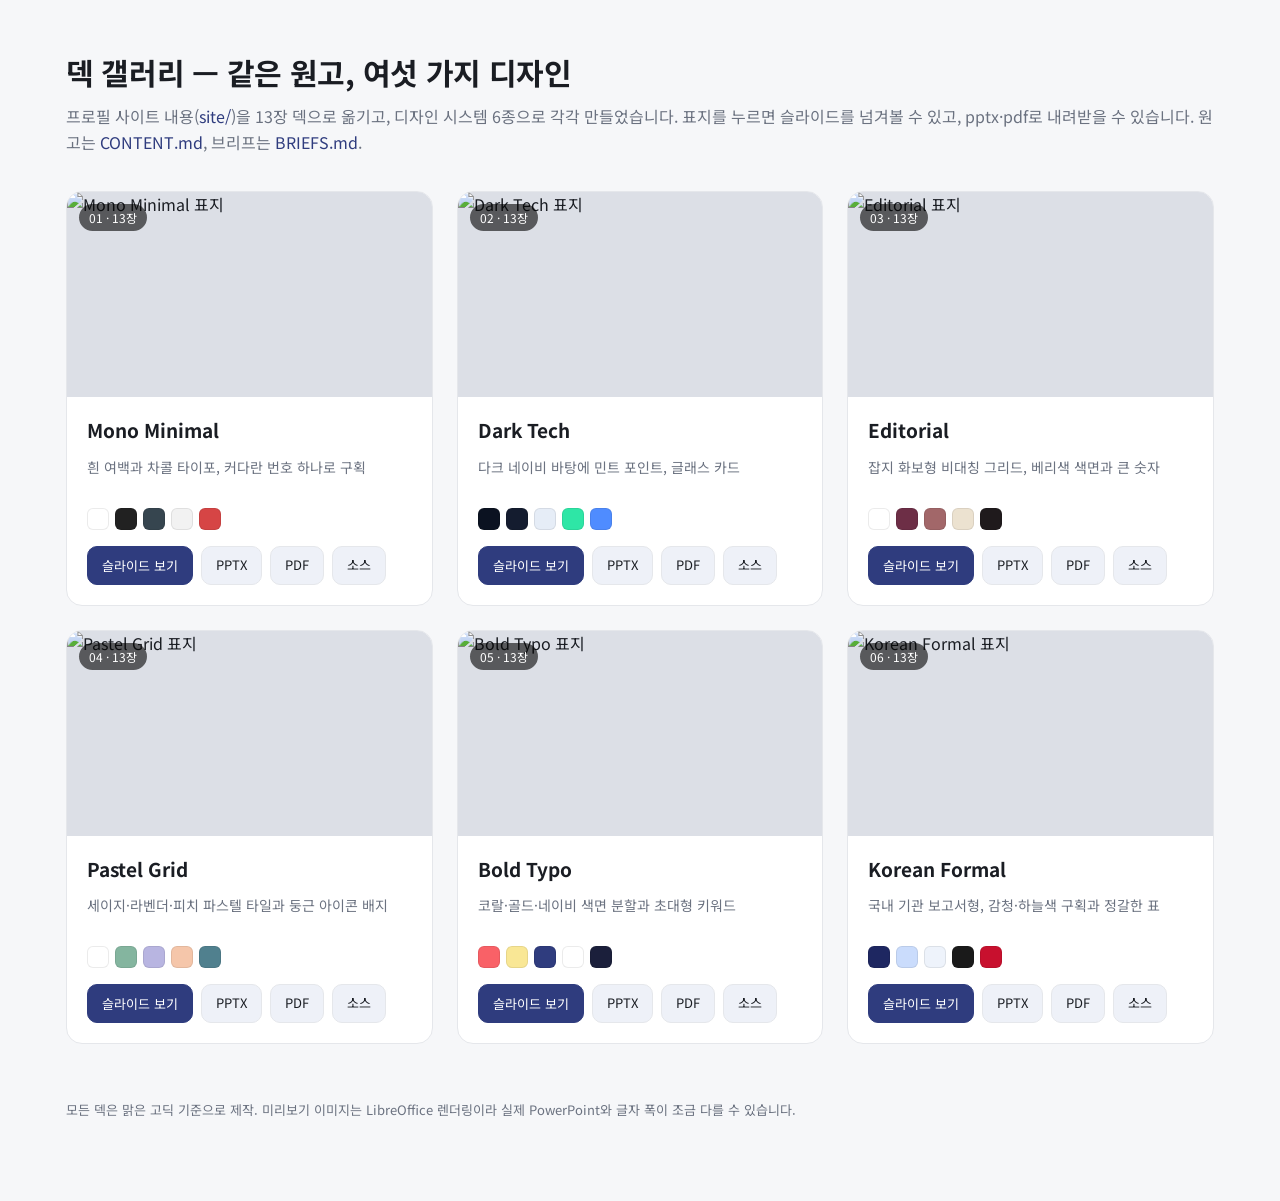
==== decks/index.html @ e790e5fb "Restructure repo as Duke Lab: move profile site to site/, add deck gallery scaffold - site/: existin" ====
<!DOCTYPE html>
<html lang="ko">
<head>
<meta charset="UTF-8">
<meta name="viewport" content="width=device-width, initial-scale=1.0">
<title>덱 갤러리 | 양남규 포트폴리오 6종</title>
<link rel="preconnect" href="https://fonts.googleapis.com">
<link href="https://fonts.googleapis.com/css2?family=Noto+Sans+KR:wght@400;500;700&display=swap" rel="stylesheet">
<style>
  :root{--bg:#f6f7f9;--card:#ffffff;--text:#1a1d23;--muted:#6b7280;--line:#e5e7eb;--accent:#2f3c7e;--chip:#eef1f8}
  @media (prefers-color-scheme: dark){:root{--bg:#0f1115;--card:#171a21;--text:#e8eaf0;--muted:#9aa3b2;--line:#262b36;--accent:#8fa3ff;--chip:#1f2430}}
  *{box-sizing:border-box;margin:0;padding:0}
  body{font-family:"Noto Sans KR","Malgun Gothic",sans-serif;background:var(--bg);color:var(--text);line-height:1.6}
  .wrap{max-width:1180px;margin:0 auto;padding:48px 16px 80px}
  header h1{font-size:30px;font-weight:700;letter-spacing:-.01em}
  header p{color:var(--muted);margin-top:8px}
  header a{color:var(--accent);text-decoration:none}
  .grid{display:grid;grid-template-columns:repeat(auto-fill,minmax(340px,1fr));gap:24px;margin-top:36px}
  .card{background:var(--card);border:1px solid var(--line);border-radius:16px;overflow:hidden;display:flex;flex-direction:column}
  .cover{position:relative;aspect-ratio:16/9;background:#dcdfe6;cursor:pointer;overflow:hidden}
  .cover img{width:100%;height:100%;object-fit:cover;display:block;transition:transform .3s}
  .cover:hover img{transform:scale(1.02)}
  .cover .badge{position:absolute;left:12px;top:12px;background:rgba(0,0,0,.6);color:#fff;font-size:12px;padding:4px 10px;border-radius:999px}
  .body{padding:18px 20px 20px;display:flex;flex-direction:column;gap:10px;flex:1}
  .body h2{font-size:19px;font-weight:700}
  .body .mood{color:var(--muted);font-size:14px;min-height:42px}
  .palette{display:flex;gap:6px}
  .palette span{width:22px;height:22px;border-radius:6px;border:1px solid rgba(0,0,0,.08)}
  .actions{display:flex;gap:8px;flex-wrap:wrap;margin-top:auto;padding-top:6px}
  .btn{font-size:13px;padding:8px 14px;border-radius:10px;border:1px solid var(--line);background:var(--chip);color:var(--text);text-decoration:none;cursor:pointer;font-family:inherit}
  .btn.primary{background:var(--accent);color:#fff;border-color:var(--accent)}
  /* viewer */
  .viewer{position:fixed;inset:0;background:rgba(0,0,0,.88);display:none;align-items:center;justify-content:center;z-index:50;flex-direction:column;gap:14px;padding:16px}
  .viewer.open{display:flex}
  .viewer img{max-width:min(96vw,1280px);max-height:78vh;border-radius:8px;box-shadow:0 20px 60px rgba(0,0,0,.5);background:#fff}
  .viewer .bar{color:#fff;display:flex;gap:16px;align-items:center;font-size:14px}
  .viewer button{background:rgba(255,255,255,.12);color:#fff;border:0;border-radius:10px;padding:8px 16px;cursor:pointer;font-family:inherit;font-size:14px}
  .viewer button:hover{background:rgba(255,255,255,.25)}
  .viewer .close{position:absolute;top:16px;right:20px;font-size:22px;padding:6px 14px}
  footer{margin-top:56px;color:var(--muted);font-size:13px}
</style>
</head>
<body>
<div class="wrap">
  <header>
    <h1>덱 갤러리 — 같은 원고, 여섯 가지 디자인</h1>
    <p>프로필 사이트 내용(<a href="../site/">site/</a>)을 13장 덱으로 옮기고, 디자인 시스템 6종으로 각각 만들었습니다. 표지를 누르면 슬라이드를 넘겨볼 수 있고, pptx·pdf로 내려받을 수 있습니다. 원고는 <a href="CONTENT.md">CONTENT.md</a>, 브리프는 <a href="BRIEFS.md">BRIEFS.md</a>.</p>
  </header>
  <div class="grid" id="grid"></div>
  <footer>모든 덱은 맑은 고딕 기준으로 제작. 미리보기 이미지는 LibreOffice 렌더링이라 실제 PowerPoint와 글자 폭이 조금 다를 수 있습니다.</footer>
</div>

<div class="viewer" id="viewer">
  <button class="close" id="vClose" aria-label="닫기">×</button>
  <img id="vImg" alt="슬라이드">
  <div class="bar">
    <button id="vPrev">← 이전</button>
    <span id="vLabel"></span>
    <button id="vNext">다음 →</button>
  </div>
</div>

<script>
const DECKS = [
  {slug:"01-mono-minimal", name:"Mono Minimal",  mood:"흰 여백과 차콜 타이포, 커다란 번호 하나로 구획", palette:["#FFFFFF","#212121","#36454F","#F2F2F2","#D64545"]},
  {slug:"02-dark-tech",    name:"Dark Tech",     mood:"다크 네이비 바탕에 민트 포인트, 글래스 카드", palette:["#0B1221","#141C2F","#E6EDF7","#2EE6A6","#4F8CFF"]},
  {slug:"03-editorial",    name:"Editorial",     mood:"잡지 화보형 비대칭 그리드, 베리색 색면과 큰 숫자", palette:["#FFFFFF","#6D2E46","#A26769","#ECE2D0","#1F1A1C"]},
  {slug:"04-pastel-grid",  name:"Pastel Grid",   mood:"세이지·라벤더·피치 파스텔 타일과 둥근 아이콘 배지", palette:["#FFFFFF","#84B59F","#B8B5E1","#F5C6AA","#50808E"]},
  {slug:"05-bold-typo",    name:"Bold Typo",     mood:"코랄·골드·네이비 색면 분할과 초대형 키워드", palette:["#F96167","#F9E795","#2F3C7E","#FFFFFF","#1B1F3B"]},
  {slug:"06-korean-formal",name:"Korean Formal", mood:"국내 기관 보고서형, 감청·하늘색 구획과 정갈한 표", palette:["#1E2761","#CADCFC","#EEF3FB","#1A1A1A","#C8102E"]},
];
const SLIDES = 13;
const grid = document.getElementById('grid');
DECKS.forEach((d,i)=>{
  const el = document.createElement('article'); el.className='card';
  el.innerHTML = `
    <div class="cover" data-i="${i}"><img src="${d.slug}/cover.jpg" alt="${d.name} 표지" loading="lazy"><span class="badge">${String(i+1).padStart(2,'0')} · ${SLIDES}장</span></div>
    <div class="body">
      <h2>${d.name}</h2>
      <div class="mood">${d.mood}</div>
      <div class="palette">${d.palette.map(c=>`<span style="background:${c}" title="${c}"></span>`).join('')}</div>
      <div class="actions">
        <button class="btn primary" data-i="${i}">슬라이드 보기</button>
        <a class="btn" href="${d.slug}/deck.pptx" download>PPTX</a>
        <a class="btn" href="${d.slug}/deck.pdf" target="_blank" rel="noopener">PDF</a>
        <a class="btn" href="${d.slug}/build.js" target="_blank" rel="noopener">소스</a>
      </div>
    </div>`;
  grid.appendChild(el);
});
let cur = {deck:0, n:1};
const viewer=document.getElementById('viewer'), vImg=document.getElementById('vImg'), vLabel=document.getElementById('vLabel');
function show(){
  const d = DECKS[cur.deck];
  vImg.src = `${d.slug}/slides/slide-${String(cur.n).padStart(2,'0')}.jpg`;
  vLabel.textContent = `${d.name} · ${cur.n} / ${SLIDES}`;
}
function open(i){ cur={deck:i,n:1}; viewer.classList.add('open'); document.body.style.overflow='hidden'; show(); }
function close(){ viewer.classList.remove('open'); document.body.style.overflow=''; }
document.querySelectorAll('[data-i]').forEach(b=>b.addEventListener('click',()=>open(+b.dataset.i)));
document.getElementById('vClose').addEventListener('click',close);
document.getElementById('vPrev').addEventListener('click',()=>{cur.n=cur.n>1?cur.n-1:SLIDES;show();});
document.getElementById('vNext').addEventListener('click',()=>{cur.n=cur.n<SLIDES?cur.n+1:1;show();});
viewer.addEventListener('click',e=>{ if(e.target===viewer) close(); });
document.addEventListener('keydown',e=>{
  if(!viewer.classList.contains('open')) return;
  if(e.key==='Escape') close();
  if(e.key==='ArrowLeft') document.getElementById('vPrev').click();
  if(e.key==='ArrowRight') document.getElementById('vNext').click();
});
</script>
</body>
</html>
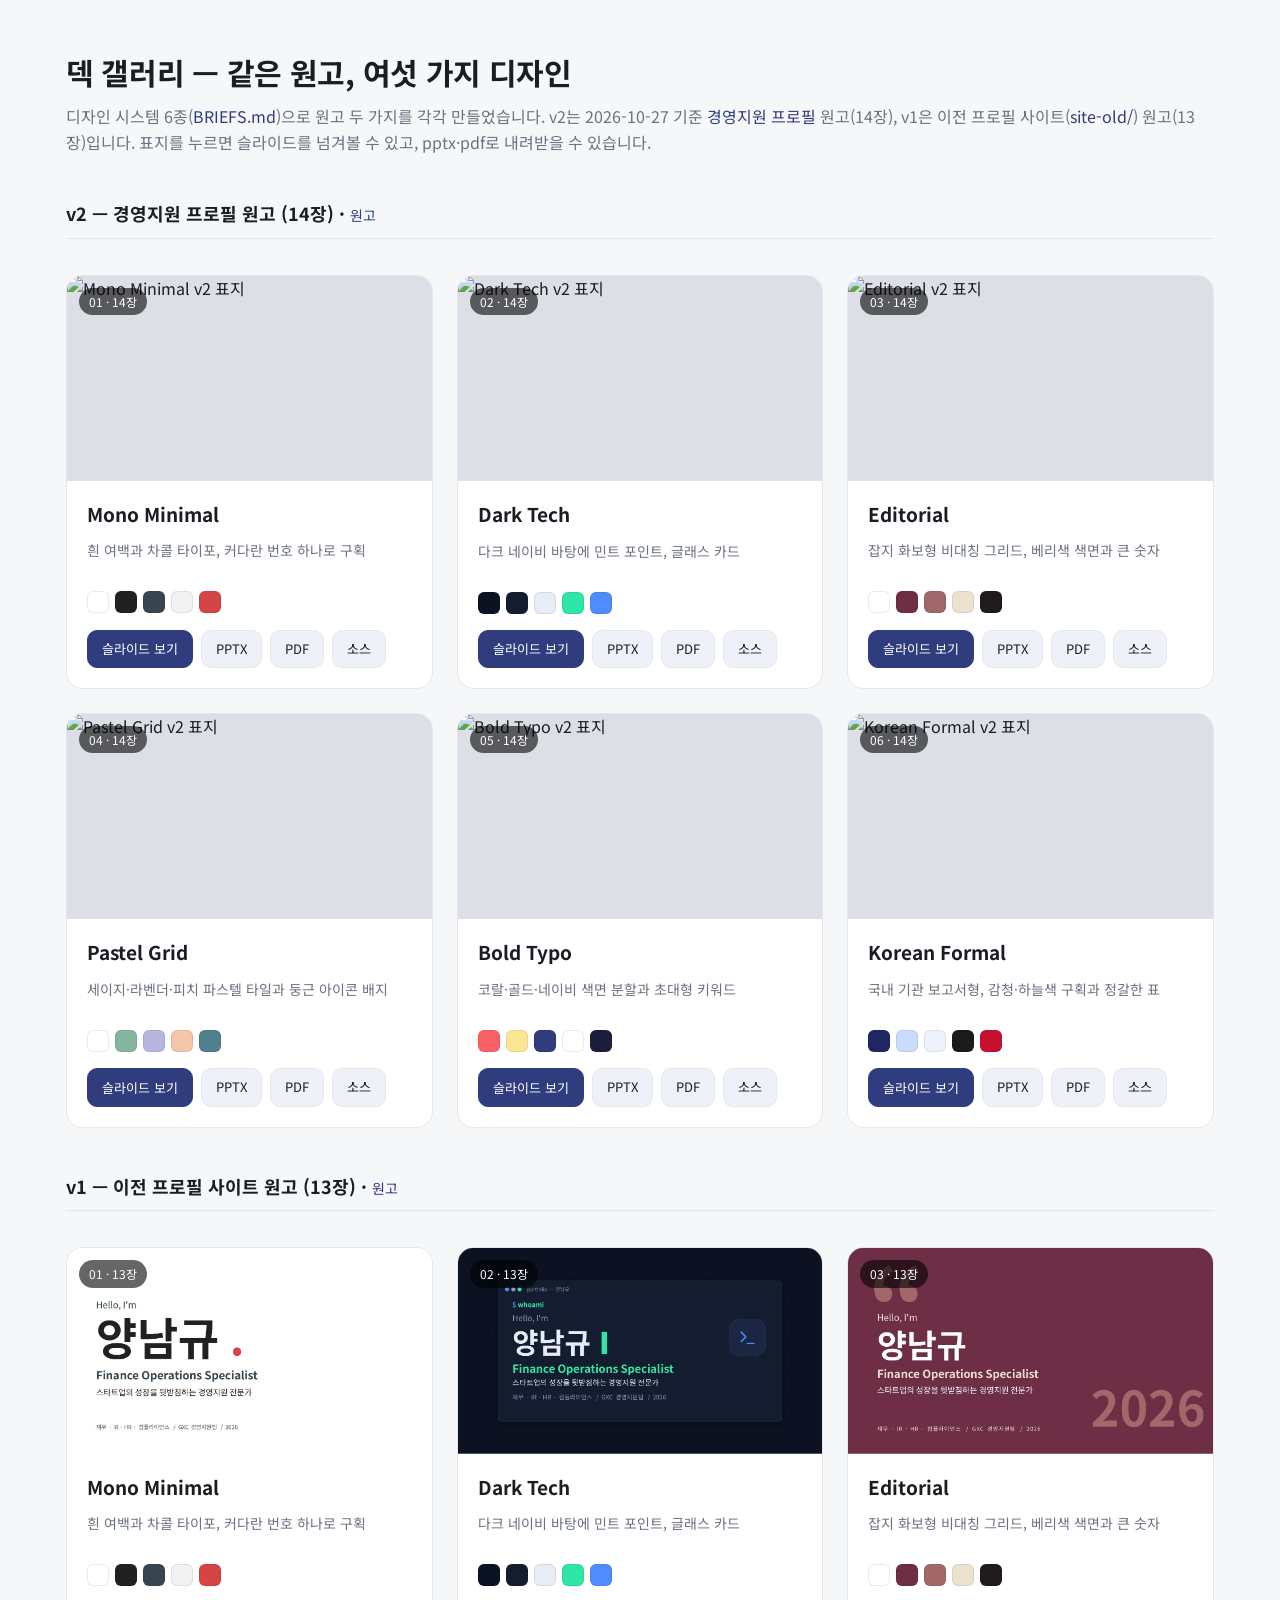
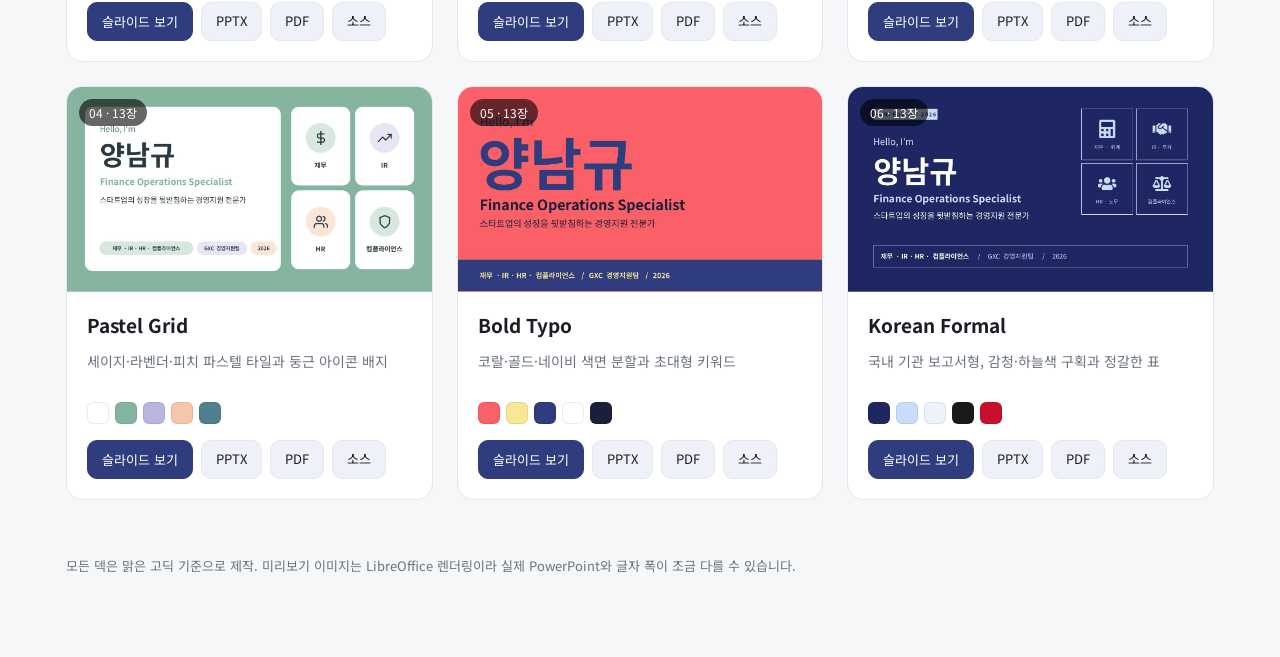
==== commit dce0df35: "Swap in the 2026-10 profile site, keep the old one as site-old, split decks into v1/v2 - site/: new " ====
--- a/decks/index.html
+++ b/decks/index.html
@@ -38,15 +38,20 @@
   .viewer button:hover{background:rgba(255,255,255,.25)}
   .viewer .close{position:absolute;top:16px;right:20px;font-size:22px;padding:6px 14px}
   footer{margin-top:56px;color:var(--muted);font-size:13px}
+  h2.ver{font-size:18px;font-weight:700;margin-top:44px;padding-bottom:10px;border-bottom:1px solid var(--line)}
+  h2.ver a{color:var(--accent);text-decoration:none;font-weight:400;font-size:14px}
 </style>
 </head>
 <body>
 <div class="wrap">
   <header>
     <h1>덱 갤러리 — 같은 원고, 여섯 가지 디자인</h1>
-    <p>프로필 사이트 내용(<a href="../site/">site/</a>)을 13장 덱으로 옮기고, 디자인 시스템 6종으로 각각 만들었습니다. 표지를 누르면 슬라이드를 넘겨볼 수 있고, pptx·pdf로 내려받을 수 있습니다. 원고는 <a href="CONTENT.md">CONTENT.md</a>, 브리프는 <a href="BRIEFS.md">BRIEFS.md</a>.</p>
+    <p>디자인 시스템 6종(<a href="BRIEFS.md">BRIEFS.md</a>)으로 원고 두 가지를 각각 만들었습니다. v2는 2026-10-27 기준 <a href="../site/">경영지원 프로필</a> 원고(14장), v1은 이전 프로필 사이트(<a href="../site-old/">site-old/</a>) 원고(13장)입니다. 표지를 누르면 슬라이드를 넘겨볼 수 있고, pptx·pdf로 내려받을 수 있습니다.</p>
   </header>
-  <div class="grid" id="grid"></div>
+  <h2 class="ver">v2 — 경영지원 프로필 원고 (14장) · <a href="v2/CONTENT.md">원고</a></h2>
+  <div class="grid" id="grid-v2"></div>
+  <h2 class="ver">v1 — 이전 프로필 사이트 원고 (13장) · <a href="v1/CONTENT.md">원고</a></h2>
+  <div class="grid" id="grid-v1"></div>
   <footer>모든 덱은 맑은 고딕 기준으로 제작. 미리보기 이미지는 LibreOffice 렌더링이라 실제 PowerPoint와 글자 폭이 조금 다를 수 있습니다.</footer>
 </div>
 
@@ -69,38 +74,45 @@
   {slug:"05-bold-typo",    name:"Bold Typo",     mood:"코랄·골드·네이비 색면 분할과 초대형 키워드", palette:["#F96167","#F9E795","#2F3C7E","#FFFFFF","#1B1F3B"]},
   {slug:"06-korean-formal",name:"Korean Formal", mood:"국내 기관 보고서형, 감청·하늘색 구획과 정갈한 표", palette:["#1E2761","#CADCFC","#EEF3FB","#1A1A1A","#C8102E"]},
 ];
-const SLIDES = 13;
-const grid = document.getElementById('grid');
-DECKS.forEach((d,i)=>{
-  const el = document.createElement('article'); el.className='card';
-  el.innerHTML = `
-    <div class="cover" data-i="${i}"><img src="${d.slug}/cover.jpg" alt="${d.name} 표지" loading="lazy"><span class="badge">${String(i+1).padStart(2,'0')} · ${SLIDES}장</span></div>
-    <div class="body">
-      <h2>${d.name}</h2>
-      <div class="mood">${d.mood}</div>
-      <div class="palette">${d.palette.map(c=>`<span style="background:${c}" title="${c}"></span>`).join('')}</div>
-      <div class="actions">
-        <button class="btn primary" data-i="${i}">슬라이드 보기</button>
-        <a class="btn" href="${d.slug}/deck.pptx" download>PPTX</a>
-        <a class="btn" href="${d.slug}/deck.pdf" target="_blank" rel="noopener">PDF</a>
-        <a class="btn" href="${d.slug}/build.js" target="_blank" rel="noopener">소스</a>
-      </div>
-    </div>`;
-  grid.appendChild(el);
+const VERSIONS = [
+  {key:"v2", slides:14},
+  {key:"v1", slides:13},
+];
+const CARDS = [];
+VERSIONS.forEach(v=>{
+  const grid = document.getElementById('grid-'+v.key);
+  DECKS.forEach((d,i)=>{
+    const idx = CARDS.length; CARDS.push({...d, base:`${v.key}/${d.slug}`, slides:v.slides});
+    const el = document.createElement('article'); el.className='card';
+    el.innerHTML = `
+      <div class="cover" data-i="${idx}"><img src="${v.key}/${d.slug}/cover.jpg" alt="${d.name} ${v.key} 표지" loading="lazy"><span class="badge">${String(i+1).padStart(2,'0')} · ${v.slides}장</span></div>
+      <div class="body">
+        <h2>${d.name}</h2>
+        <div class="mood">${d.mood}</div>
+        <div class="palette">${d.palette.map(c=>`<span style="background:${c}" title="${c}"></span>`).join('')}</div>
+        <div class="actions">
+          <button class="btn primary" data-i="${idx}">슬라이드 보기</button>
+          <a class="btn" href="${v.key}/${d.slug}/deck.pptx" download>PPTX</a>
+          <a class="btn" href="${v.key}/${d.slug}/deck.pdf" target="_blank" rel="noopener">PDF</a>
+          <a class="btn" href="${v.key}/${d.slug}/build.js" target="_blank" rel="noopener">소스</a>
+        </div>
+      </div>`;
+    grid.appendChild(el);
+  });
 });
 let cur = {deck:0, n:1};
 const viewer=document.getElementById('viewer'), vImg=document.getElementById('vImg'), vLabel=document.getElementById('vLabel');
 function show(){
-  const d = DECKS[cur.deck];
-  vImg.src = `${d.slug}/slides/slide-${String(cur.n).padStart(2,'0')}.jpg`;
-  vLabel.textContent = `${d.name} · ${cur.n} / ${SLIDES}`;
+  const d = CARDS[cur.deck];
+  vImg.src = `${d.base}/slides/slide-${String(cur.n).padStart(2,'0')}.jpg`;
+  vLabel.textContent = `${d.name} (${d.base.split('/')[0]}) · ${cur.n} / ${d.slides}`;
 }
 function open(i){ cur={deck:i,n:1}; viewer.classList.add('open'); document.body.style.overflow='hidden'; show(); }
 function close(){ viewer.classList.remove('open'); document.body.style.overflow=''; }
 document.querySelectorAll('[data-i]').forEach(b=>b.addEventListener('click',()=>open(+b.dataset.i)));
 document.getElementById('vClose').addEventListener('click',close);
-document.getElementById('vPrev').addEventListener('click',()=>{cur.n=cur.n>1?cur.n-1:SLIDES;show();});
-document.getElementById('vNext').addEventListener('click',()=>{cur.n=cur.n<SLIDES?cur.n+1:1;show();});
+document.getElementById('vPrev').addEventListener('click',()=>{cur.n=cur.n>1?cur.n-1:CARDS[cur.deck].slides;show();});
+document.getElementById('vNext').addEventListener('click',()=>{cur.n=cur.n<CARDS[cur.deck].slides?cur.n+1:1;show();});
 viewer.addEventListener('click',e=>{ if(e.target===viewer) close(); });
 document.addEventListener('keydown',e=>{
   if(!viewer.classList.contains('open')) return;
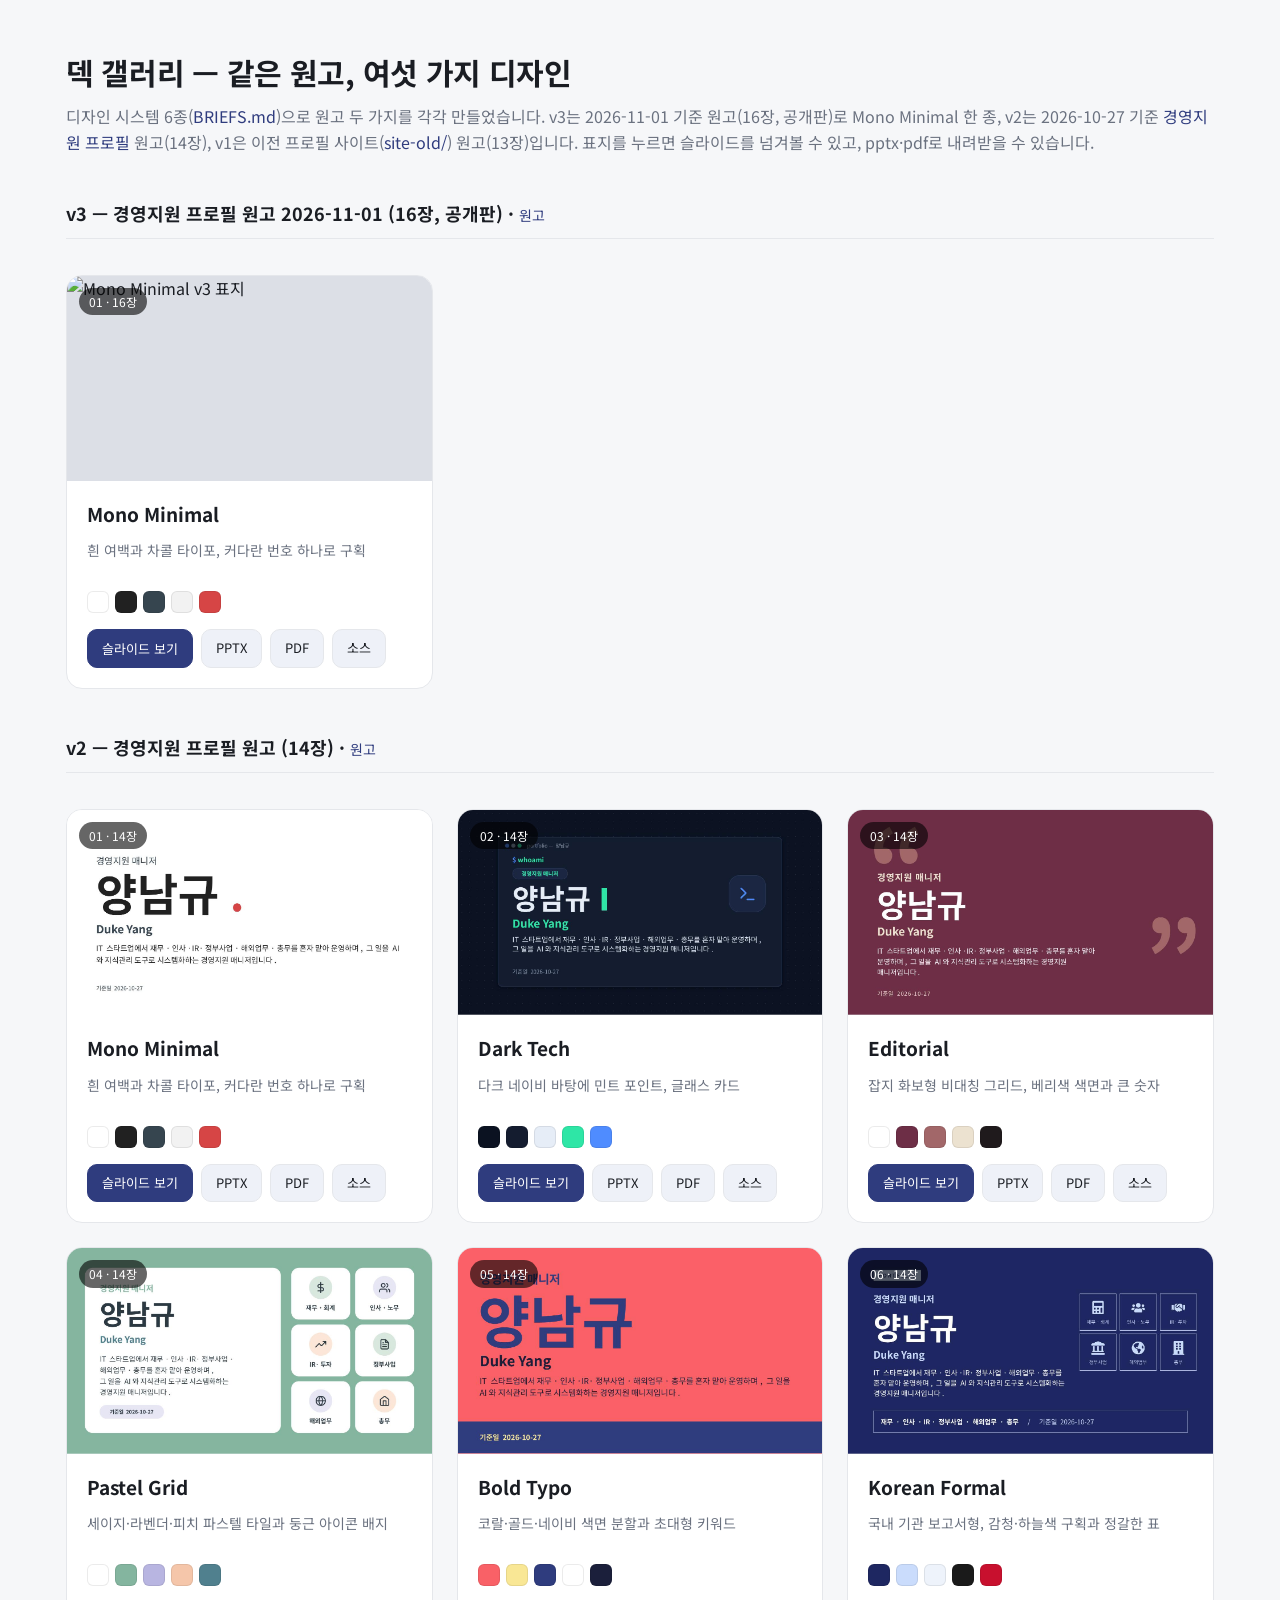
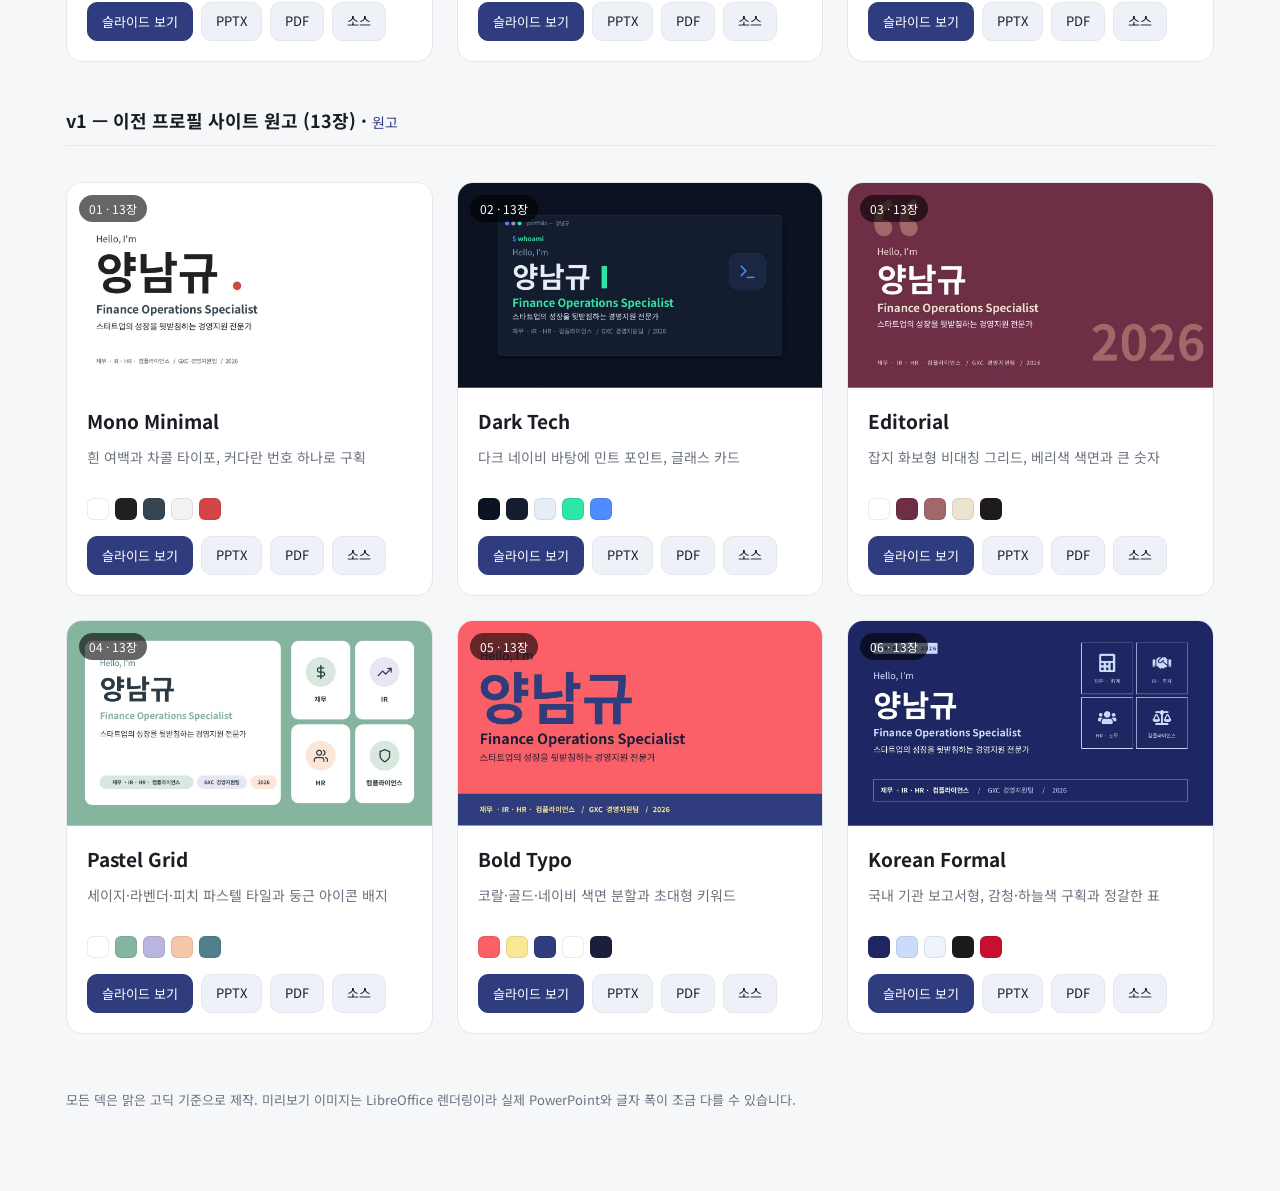
==== commit f9103dea: "Add v3 public content (16 slides) and a v3 row in the deck gallery Co-Authored-By: Claude Fable 5.1 " ====
--- a/decks/index.html
+++ b/decks/index.html
@@ -46,8 +46,10 @@
 <div class="wrap">
   <header>
     <h1>덱 갤러리 — 같은 원고, 여섯 가지 디자인</h1>
-    <p>디자인 시스템 6종(<a href="BRIEFS.md">BRIEFS.md</a>)으로 원고 두 가지를 각각 만들었습니다. v2는 2026-10-27 기준 <a href="../site/">경영지원 프로필</a> 원고(14장), v1은 이전 프로필 사이트(<a href="../site-old/">site-old/</a>) 원고(13장)입니다. 표지를 누르면 슬라이드를 넘겨볼 수 있고, pptx·pdf로 내려받을 수 있습니다.</p>
+    <p>디자인 시스템 6종(<a href="BRIEFS.md">BRIEFS.md</a>)으로 원고 두 가지를 각각 만들었습니다. v3는 2026-11-01 기준 원고(16장, 공개판)로 Mono Minimal 한 종, v2는 2026-10-27 기준 <a href="../site/">경영지원 프로필</a> 원고(14장), v1은 이전 프로필 사이트(<a href="../site-old/">site-old/</a>) 원고(13장)입니다. 표지를 누르면 슬라이드를 넘겨볼 수 있고, pptx·pdf로 내려받을 수 있습니다.</p>
   </header>
+  <h2 class="ver">v3 — 경영지원 프로필 원고 2026-11-01 (16장, 공개판) · <a href="v3/CONTENT.md">원고</a></h2>
+  <div class="grid" id="grid-v3"></div>
   <h2 class="ver">v2 — 경영지원 프로필 원고 (14장) · <a href="v2/CONTENT.md">원고</a></h2>
   <div class="grid" id="grid-v2"></div>
   <h2 class="ver">v1 — 이전 프로필 사이트 원고 (13장) · <a href="v1/CONTENT.md">원고</a></h2>
@@ -75,6 +77,7 @@
   {slug:"06-korean-formal",name:"Korean Formal", mood:"국내 기관 보고서형, 감청·하늘색 구획과 정갈한 표", palette:["#1E2761","#CADCFC","#EEF3FB","#1A1A1A","#C8102E"]},
 ];
 const VERSIONS = [
+  {key:"v3", slides:16, only:["01-mono-minimal"]},
   {key:"v2", slides:14},
   {key:"v1", slides:13},
 ];
@@ -82,6 +85,7 @@
 VERSIONS.forEach(v=>{
   const grid = document.getElementById('grid-'+v.key);
   DECKS.forEach((d,i)=>{
+    if (v.only && !v.only.includes(d.slug)) return;
     const idx = CARDS.length; CARDS.push({...d, base:`${v.key}/${d.slug}`, slides:v.slides});
     const el = document.createElement('article'); el.className='card';
     el.innerHTML = `
